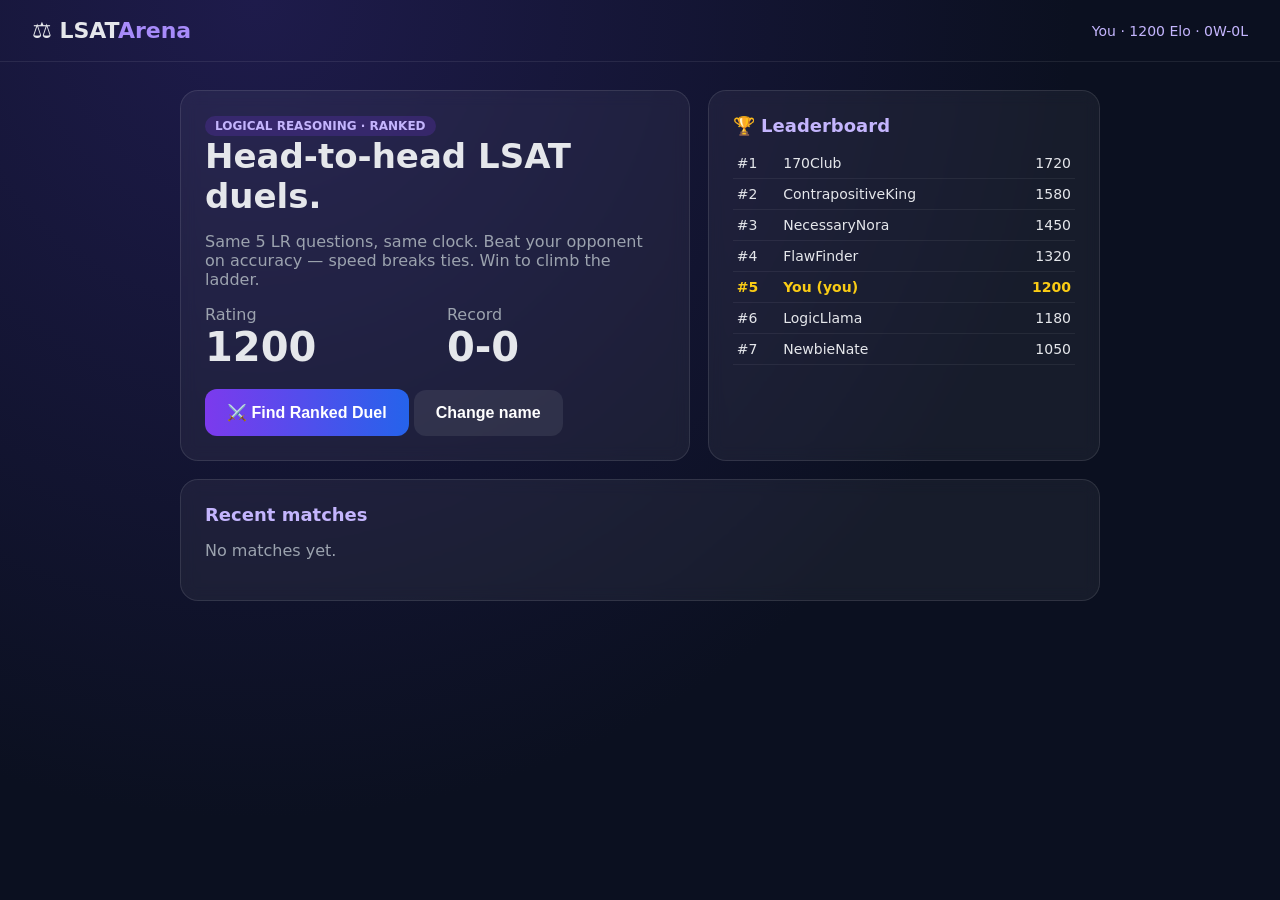
==== index.html @ 0e91d4de "Add LSAT Arena static site Copy the finished HTML, CSS, and JS into the repo root and document how t" ====
<!doctype html><html lang="en"><head><meta charset="utf-8"><meta name="viewport" content="width=device-width,initial-scale=1"><title>LSAT Arena — Ranked LR Duels</title><link rel="stylesheet" href="style.css"></head><body>
<header><div class="logo">⚖️ LSAT<span>Arena</span></div><div id="me" class="me"></div></header>
<main id="app"></main>
<script src="questions.js"></script><script src="app.js"></script></body></html>
---- style.css ----
*{box-sizing:border-box}body{margin:0;font-family:Inter,system-ui,sans-serif;background:radial-gradient(circle at 20% 0,#1e1b4b,#0b1020 60%);color:#e5e7eb;min-height:100vh}
header{display:flex;justify-content:space-between;align-items:center;padding:18px 32px;border-bottom:1px solid #ffffff14}
.logo{font-weight:800;font-size:22px}.logo span{color:#a78bfa}.me{font-size:14px;color:#c4b5fd}
main{max-width:960px;margin:28px auto;padding:0 20px}
.card{background:#ffffff0d;border:1px solid #ffffff1a;border-radius:18px;padding:24px;backdrop-filter:blur(8px);margin-bottom:18px}
.grid{display:grid;grid-template-columns:1.3fr 1fr;gap:18px}
h1{font-size:34px;margin:0 0 8px}h2{margin:0 0 12px;font-size:18px;color:#c4b5fd}
.muted{color:#9ca3af}
button{cursor:pointer;border:0;border-radius:12px;padding:14px 22px;font-weight:700;font-size:16px;background:linear-gradient(90deg,#7c3aed,#2563eb);color:#fff;transition:.15s}button:hover{transform:translateY(-1px);filter:brightness(1.1)}
.ghost{background:#ffffff14}
table{width:100%;border-collapse:collapse;font-size:14px}td{padding:7px 4px;border-bottom:1px solid #ffffff10}tr.you{color:#facc15;font-weight:700}
.bar{height:10px;background:#ffffff14;border-radius:8px;overflow:hidden}.bar i{display:block;height:100%;background:linear-gradient(90deg,#22d3ee,#a78bfa);transition:width .4s}
.bar.opp i{background:linear-gradient(90deg,#f97316,#ef4444)}
.players{display:grid;grid-template-columns:1fr 1fr;gap:16px;margin-bottom:16px}.pl{font-size:13px}.pl b{font-size:15px}
.tag{display:inline-block;background:#7c3aed33;color:#c4b5fd;border-radius:20px;padding:3px 10px;font-size:12px;font-weight:700}
.timer{float:right;font-variant-numeric:tabular-nums;font-weight:800;font-size:20px}.timer.low{color:#f87171}
.stim{font-size:16px;line-height:1.6;margin:14px 0}.stem{font-weight:700;margin-bottom:12px}
.ch{display:block;width:100%;text-align:left;background:#ffffff0a;border:1px solid #ffffff1a;margin:8px 0;padding:12px 14px;font-weight:500;font-size:15px}
.ch:hover{border-color:#a78bfa}
.big{font-size:56px;font-weight:900}.win{color:#4ade80}.loss{color:#f87171}
.rev{border-left:3px solid #4ade80;padding:8px 12px;margin:10px 0;background:#ffffff08;font-size:14px}.rev.x{border-color:#f87171}
.stats{display:flex;gap:24px;flex-wrap:wrap}.stats div{flex:1;min-width:120px}
@media(max-width:720px){.grid,.players{grid-template-columns:1fr}}
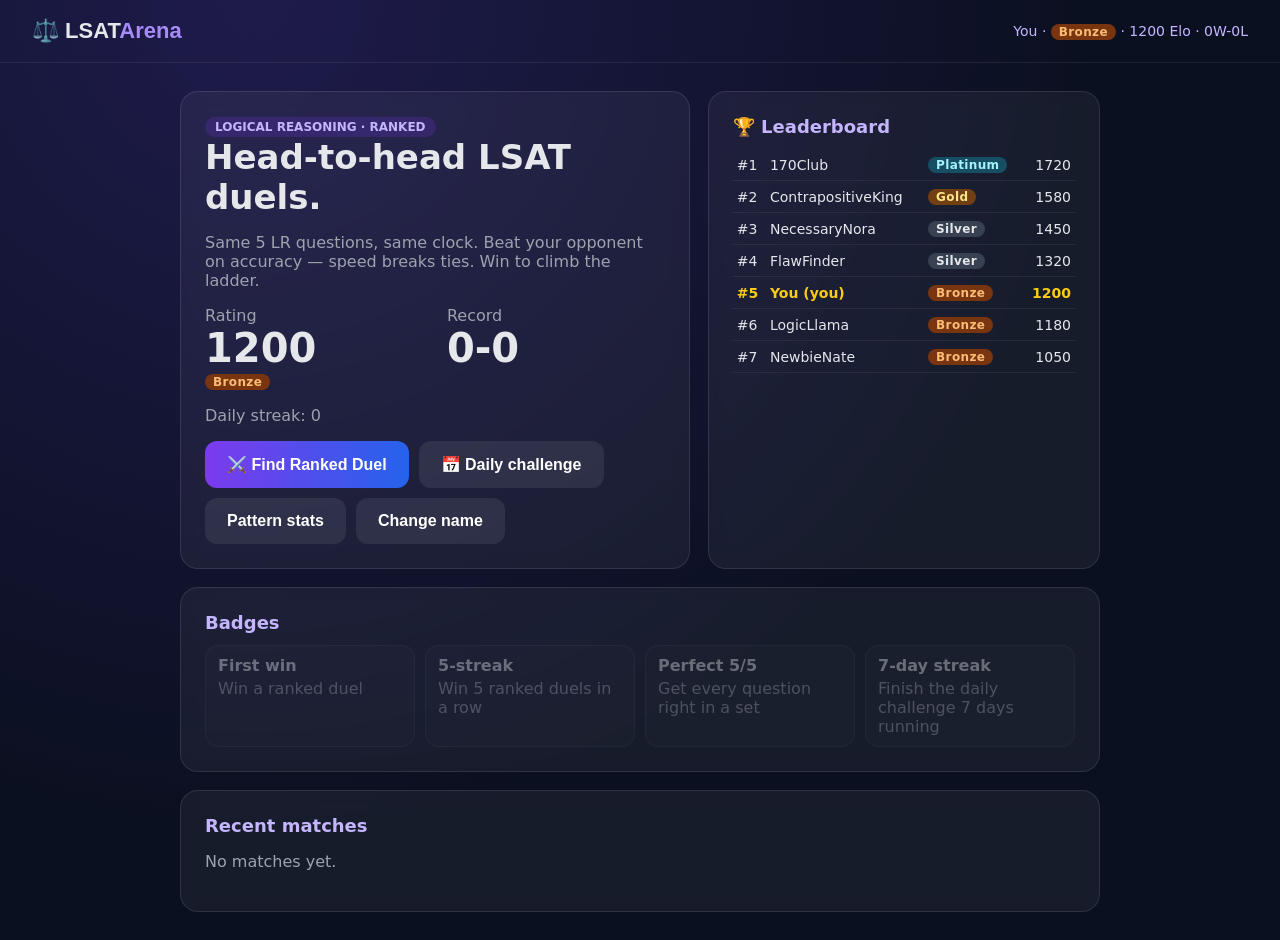
==== commit c5ecb7d4: "Add practice tools to LSAT Arena Count in each duel, require a second tap to submit, and save patter" ====
--- a/index.html
+++ b/index.html
@@ -1,4 +1,4 @@
-<!doctype html><html lang="en"><head><meta charset="utf-8"><meta name="viewport" content="width=device-width,initial-scale=1"><title>LSAT Arena — Ranked LR Duels</title><link rel="stylesheet" href="style.css"></head><body>
-<header><div class="logo">⚖️ LSAT<span>Arena</span></div><div id="me" class="me"></div></header>
+<!doctype html><html lang="en"><head><meta charset="utf-8"><meta name="viewport" content="width=device-width,initial-scale=1"><title>LSAT Arena — Ranked LR Duels</title><link rel="icon" href="data:image/svg+xml,%3Csvg xmlns='http://www.w3.org/2000/svg' viewBox='0 0 16 16'%3E%3Ctext y='14' font-size='14'%3E%E2%9A%96%EF%B8%8F%3C/text%3E%3C/svg%3E"><link rel="stylesheet" href="style.css"></head><body>
+<header><button type="button" class="logo" id="logo">⚖️ LSAT<span>Arena</span></button><div id="me" class="me"></div></header>
 <main id="app"></main>
 <script src="questions.js"></script><script src="app.js"></script></body></html>
--- a/style.css
+++ b/style.css
@@ -1,12 +1,13 @@
 *{box-sizing:border-box}body{margin:0;font-family:Inter,system-ui,sans-serif;background:radial-gradient(circle at 20% 0,#1e1b4b,#0b1020 60%);color:#e5e7eb;min-height:100vh}
-header{display:flex;justify-content:space-between;align-items:center;padding:18px 32px;border-bottom:1px solid #ffffff14}
-.logo{font-weight:800;font-size:22px}.logo span{color:#a78bfa}.me{font-size:14px;color:#c4b5fd}
+header{display:flex;justify-content:space-between;align-items:center;gap:12px;flex-wrap:wrap;padding:18px 32px;border-bottom:1px solid #ffffff14}
+.logo{font-weight:800;font-size:22px;background:none;padding:0;color:inherit}.logo span{color:#a78bfa}.me{font-size:14px;color:#c4b5fd;text-align:right}
 main{max-width:960px;margin:28px auto;padding:0 20px}
 .card{background:#ffffff0d;border:1px solid #ffffff1a;border-radius:18px;padding:24px;backdrop-filter:blur(8px);margin-bottom:18px}
 .grid{display:grid;grid-template-columns:1.3fr 1fr;gap:18px}
 h1{font-size:34px;margin:0 0 8px}h2{margin:0 0 12px;font-size:18px;color:#c4b5fd}
 .muted{color:#9ca3af}
 button{cursor:pointer;border:0;border-radius:12px;padding:14px 22px;font-weight:700;font-size:16px;background:linear-gradient(90deg,#7c3aed,#2563eb);color:#fff;transition:.15s}button:hover{transform:translateY(-1px);filter:brightness(1.1)}
+button.logo{background:none;padding:0;color:inherit;border-radius:0;font-size:22px;font-weight:800}button.logo:hover{transform:none;filter:none;background:none}
 .ghost{background:#ffffff14}
 table{width:100%;border-collapse:collapse;font-size:14px}td{padding:7px 4px;border-bottom:1px solid #ffffff10}tr.you{color:#facc15;font-weight:700}
 .bar{height:10px;background:#ffffff14;border-radius:8px;overflow:hidden}.bar i{display:block;height:100%;background:linear-gradient(90deg,#22d3ee,#a78bfa);transition:width .4s}
@@ -17,7 +18,32 @@
 .stim{font-size:16px;line-height:1.6;margin:14px 0}.stem{font-weight:700;margin-bottom:12px}
 .ch{display:block;width:100%;text-align:left;background:#ffffff0a;border:1px solid #ffffff1a;margin:8px 0;padding:12px 14px;font-weight:500;font-size:15px}
 .ch:hover{border-color:#a78bfa}
+.ans{display:flex;align-items:stretch;gap:8px;margin:8px 0}
+.ans .ch{flex:1;margin:0}
+.ch.sel{border-color:#c4b5fd;background:#7c3aed40;box-shadow:0 0 0 1px #c4b5fd}
+.xx{display:flex;align-items:center;justify-content:center;flex:0 0 44px;width:44px;min-height:44px;padding:0;background:#3f1d2e;color:#fecaca;font-size:22px;line-height:1}
+.xx[hidden]{display:none}
+.hint{margin:0 0 8px}
 .big{font-size:56px;font-weight:900}.win{color:#4ade80}.loss{color:#f87171}
 .rev{border-left:3px solid #4ade80;padding:8px 12px;margin:10px 0;background:#ffffff08;font-size:14px}.rev.x{border-color:#f87171}
+.pat{color:#c4b5fd}
 .stats{display:flex;gap:24px;flex-wrap:wrap}.stats div{flex:1;min-width:120px}
-@media(max-width:720px){.grid,.players{grid-template-columns:1fr}}
+.actions{display:flex;flex-wrap:wrap;gap:10px;margin-top:14px}
+.actions button{margin:0}
+button:disabled{opacity:.45;cursor:not-allowed;transform:none;filter:none}
+button{touch-action:manipulation}
+.count{text-align:center;padding:56px 16px}
+.count .big{font-size:88px;line-height:1}
+.tier{display:inline-block;border-radius:999px;padding:1px 8px;font-weight:800;font-size:12px;letter-spacing:.03em}
+.tier.bronze{background:#78350f;color:#fdba74}
+.tier.silver{background:#374151;color:#e5e7eb}
+.tier.gold{background:#713f12;color:#fde68a}
+.tier.platinum{background:#164e63;color:#a5f3fc}
+.tier.diamond{background:#4c1d95;color:#ddd6fe}
+.badges{display:flex;flex-wrap:wrap;gap:10px}
+.badge{flex:1;min-width:140px;border:1px solid #ffffff1a;border-radius:14px;padding:10px 12px;background:#ffffff08;opacity:.4}
+.badge.on{opacity:1;border-color:#a78bfa;background:#7c3aed22}
+.badge b{display:block;margin-bottom:4px}
+tr.weak td{background:#7f1d1d44;color:#fecaca}
+.link{width:100%;box-sizing:border-box;background:#00000033;color:#e5e7eb;border:1px solid #ffffff1a;border-radius:10px;padding:10px;font-size:13px}
+@media(max-width:720px){.grid,.players{grid-template-columns:1fr}header{padding:14px 16px}.me{font-size:13px;text-align:left}h1{font-size:28px}.count .big{font-size:72px}}
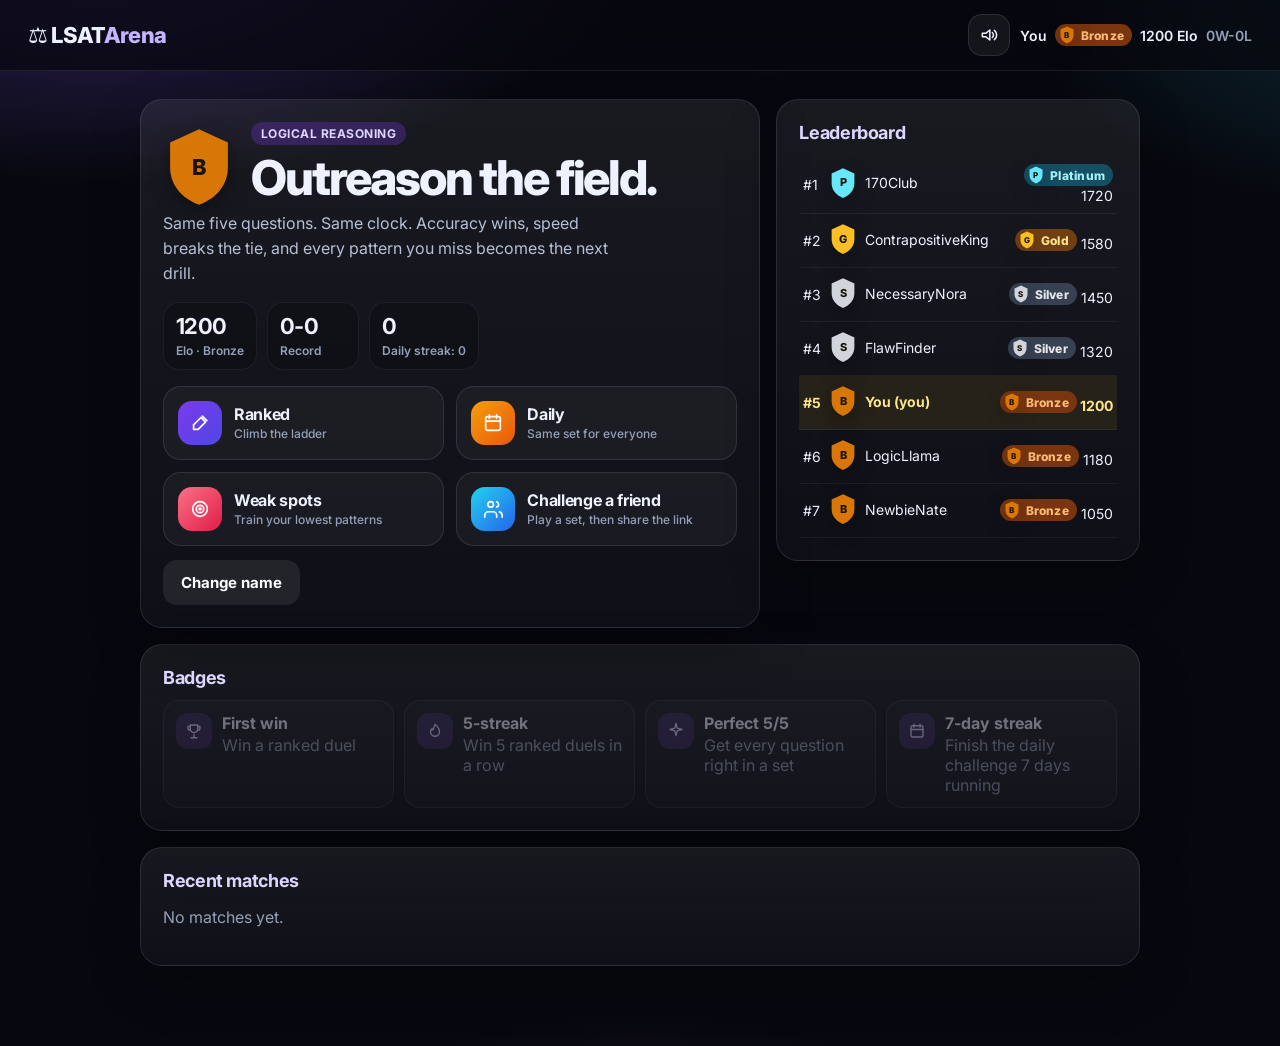
==== commit d18fce54: "Refresh the arena interface Dark Inter design with mode cards, rank emblems, countdown and answer fe" ====
--- a/index.html
+++ b/index.html
@@ -1,4 +1,5 @@
-<!doctype html><html lang="en"><head><meta charset="utf-8"><meta name="viewport" content="width=device-width,initial-scale=1"><title>LSAT Arena — Ranked LR Duels</title><link rel="icon" href="data:image/svg+xml,%3Csvg xmlns='http://www.w3.org/2000/svg' viewBox='0 0 16 16'%3E%3Ctext y='14' font-size='14'%3E%E2%9A%96%EF%B8%8F%3C/text%3E%3C/svg%3E"><link rel="stylesheet" href="style.css"></head><body>
-<header><button type="button" class="logo" id="logo">⚖️ LSAT<span>Arena</span></button><div id="me" class="me"></div></header>
+<!doctype html><html lang="en"><head><meta charset="utf-8"><meta name="viewport" content="width=device-width,initial-scale=1"><meta name="color-scheme" content="dark"><title>LSAT Arena — Ranked LR Duels</title><link rel="icon" href="data:image/svg+xml,%3Csvg xmlns='http://www.w3.org/2000/svg' viewBox='0 0 16 16'%3E%3Ctext y='14' font-size='14'%3E%E2%9A%96%EF%B8%8F%3C/text%3E%3C/svg%3E"><link rel="preconnect" href="https://fonts.googleapis.com"><link rel="preconnect" href="https://fonts.gstatic.com" crossorigin><link href="https://fonts.googleapis.com/css2?family=Inter:wght@400;500;600;700;800&display=swap" rel="stylesheet"><link rel="stylesheet" href="style.css"></head><body>
+<header><button type="button" class="logo" id="logo">⚖️ LSAT<span>Arena</span></button><div class="head-right"><button type="button" class="icon-btn" id="mute" aria-pressed="false" aria-label="Mute sound effects"></button><div id="me" class="me"></div></div></header>
+<div id="fx" aria-hidden="true"></div>
 <main id="app"></main>
 <script src="questions.js"></script><script src="app.js"></script></body></html>
--- a/style.css
+++ b/style.css
@@ -1,49 +1,152 @@
-*{box-sizing:border-box}body{margin:0;font-family:Inter,system-ui,sans-serif;background:radial-gradient(circle at 20% 0,#1e1b4b,#0b1020 60%);color:#e5e7eb;min-height:100vh}
-header{display:flex;justify-content:space-between;align-items:center;gap:12px;flex-wrap:wrap;padding:18px 32px;border-bottom:1px solid #ffffff14}
-.logo{font-weight:800;font-size:22px;background:none;padding:0;color:inherit}.logo span{color:#a78bfa}.me{font-size:14px;color:#c4b5fd;text-align:right}
-main{max-width:960px;margin:28px auto;padding:0 20px}
-.card{background:#ffffff0d;border:1px solid #ffffff1a;border-radius:18px;padding:24px;backdrop-filter:blur(8px);margin-bottom:18px}
-.grid{display:grid;grid-template-columns:1.3fr 1fr;gap:18px}
-h1{font-size:34px;margin:0 0 8px}h2{margin:0 0 12px;font-size:18px;color:#c4b5fd}
-.muted{color:#9ca3af}
-button{cursor:pointer;border:0;border-radius:12px;padding:14px 22px;font-weight:700;font-size:16px;background:linear-gradient(90deg,#7c3aed,#2563eb);color:#fff;transition:.15s}button:hover{transform:translateY(-1px);filter:brightness(1.1)}
-button.logo{background:none;padding:0;color:inherit;border-radius:0;font-size:22px;font-weight:800}button.logo:hover{transform:none;filter:none;background:none}
-.ghost{background:#ffffff14}
-table{width:100%;border-collapse:collapse;font-size:14px}td{padding:7px 4px;border-bottom:1px solid #ffffff10}tr.you{color:#facc15;font-weight:700}
-.bar{height:10px;background:#ffffff14;border-radius:8px;overflow:hidden}.bar i{display:block;height:100%;background:linear-gradient(90deg,#22d3ee,#a78bfa);transition:width .4s}
-.bar.opp i{background:linear-gradient(90deg,#f97316,#ef4444)}
-.players{display:grid;grid-template-columns:1fr 1fr;gap:16px;margin-bottom:16px}.pl{font-size:13px}.pl b{font-size:15px}
-.tag{display:inline-block;background:#7c3aed33;color:#c4b5fd;border-radius:20px;padding:3px 10px;font-size:12px;font-weight:700}
-.timer{float:right;font-variant-numeric:tabular-nums;font-weight:800;font-size:20px}.timer.low{color:#f87171}
-.stim{font-size:16px;line-height:1.6;margin:14px 0}.stem{font-weight:700;margin-bottom:12px}
-.ch{display:block;width:100%;text-align:left;background:#ffffff0a;border:1px solid #ffffff1a;margin:8px 0;padding:12px 14px;font-weight:500;font-size:15px}
-.ch:hover{border-color:#a78bfa}
-.ans{display:flex;align-items:stretch;gap:8px;margin:8px 0}
-.ans .ch{flex:1;margin:0}
-.ch.sel{border-color:#c4b5fd;background:#7c3aed40;box-shadow:0 0 0 1px #c4b5fd}
-.xx{display:flex;align-items:center;justify-content:center;flex:0 0 44px;width:44px;min-height:44px;padding:0;background:#3f1d2e;color:#fecaca;font-size:22px;line-height:1}
-.xx[hidden]{display:none}
-.hint{margin:0 0 8px}
-.big{font-size:56px;font-weight:900}.win{color:#4ade80}.loss{color:#f87171}
-.rev{border-left:3px solid #4ade80;padding:8px 12px;margin:10px 0;background:#ffffff08;font-size:14px}.rev.x{border-color:#f87171}
-.pat{color:#c4b5fd}
-.stats{display:flex;gap:24px;flex-wrap:wrap}.stats div{flex:1;min-width:120px}
-.actions{display:flex;flex-wrap:wrap;gap:10px;margin-top:14px}
-.actions button{margin:0}
+*{box-sizing:border-box}
+html{color-scheme:dark}
+body{margin:0;min-height:100vh;font-family:Inter,system-ui,sans-serif;color:#eef2ff;background:
+ radial-gradient(1000px 520px at 8% -10%,rgba(139,92,246,.38),transparent 55%),
+ radial-gradient(760px 420px at 110% 0%,rgba(34,211,238,.16),transparent 50%),
+ radial-gradient(820px 480px at 50% 120%,rgba(244,114,182,.12),transparent 50%),
+ #07080f}
+header{position:sticky;top:0;z-index:20;display:flex;justify-content:space-between;align-items:center;gap:12px;flex-wrap:wrap;padding:14px 28px;background:rgba(7,8,15,.72);backdrop-filter:blur(18px);border-bottom:1px solid rgba(255,255,255,.08)}
+.head-right{display:flex;align-items:center;gap:10px;flex-wrap:wrap;justify-content:flex-end}
+.logo{font-weight:800;font-size:22px;letter-spacing:-.03em;background:none;padding:0;color:inherit;border-radius:0}
+.logo span{color:#c4b5fd}
+button.logo:hover{transform:none;filter:none;background:none}
+.me{display:flex;align-items:center;gap:8px;flex-wrap:wrap;justify-content:flex-end;font-size:14px;font-weight:600}
+main{max-width:1040px;margin:0 auto;padding:28px 20px 64px}
+#app.in{animation:rise .38s cubic-bezier(.2,.8,.2,1)}
+@keyframes rise{from{opacity:0;transform:translateY(12px)}to{opacity:1;transform:none}}
+.card{background:linear-gradient(180deg,rgba(255,255,255,.075),rgba(255,255,255,.035));border:1px solid rgba(255,255,255,.1);border-radius:22px;padding:22px;box-shadow:0 20px 50px rgba(0,0,0,.25);margin-bottom:16px}
+.home-grid{display:grid;grid-template-columns:1.45fr .85fr;gap:16px;align-items:start}
+h1{font-size:clamp(32px,5vw,48px);line-height:1.05;letter-spacing:-.045em;margin:8px 0;font-weight:800}
+h2{margin:0 0 12px;font-size:18px;letter-spacing:-.02em;color:#ddd6fe}
+.lede{color:#b6c0d4;font-size:16px;line-height:1.55;margin:0 0 16px;max-width:46ch}
+.muted{color:#93a0b8}
+button{cursor:pointer;border:0;border-radius:14px;padding:13px 18px;font-weight:700;font-size:15px;font-family:inherit;background:linear-gradient(90deg,#7c3aed,#4f46e5);color:#fff;transition:transform .15s,filter .15s,border-color .15s,background .15s;touch-action:manipulation}
+button:hover{transform:translateY(-1px);filter:brightness(1.06)}
+button:focus-visible{outline:2px solid #c4b5fd;outline-offset:2px}
 button:disabled{opacity:.45;cursor:not-allowed;transform:none;filter:none}
-button{touch-action:manipulation}
-.count{text-align:center;padding:56px 16px}
-.count .big{font-size:88px;line-height:1}
-.tier{display:inline-block;border-radius:999px;padding:1px 8px;font-weight:800;font-size:12px;letter-spacing:.03em}
+button.icon-btn{width:42px;height:42px;padding:0;display:grid;place-items:center;background:rgba(255,255,255,.06);border:1px solid rgba(255,255,255,.1);color:#eef2ff;border-radius:14px}
+button.icon-btn:hover{transform:none;background:rgba(255,255,255,.12)}
+button.icon-btn svg{width:20px;height:20px}
+.ghost{background:rgba(255,255,255,.08);color:#fff}
+.primary{background:linear-gradient(90deg,#7c3aed,#2563eb)}
+.hero-top{display:flex;gap:16px;align-items:center;flex-wrap:wrap}
+.statrow{display:flex;gap:10px;flex-wrap:wrap;margin:8px 0 4px}
+.stat{min-width:92px;background:rgba(0,0,0,.22);border:1px solid rgba(255,255,255,.06);border-radius:16px;padding:10px 12px}
+.stat b{display:block;font-size:22px;letter-spacing:-.03em}
+.stat span{color:#93a0b8;font-size:12px;font-weight:600}
+.modes{display:grid;grid-template-columns:1fr 1fr;gap:12px;margin-top:16px}
+button.mode{display:flex;align-items:center;gap:12px;width:100%;text-align:left;padding:14px;border-radius:18px;background:rgba(255,255,255,.04);border:1px solid rgba(255,255,255,.1);color:inherit;font-weight:600}
+button.mode:hover{transform:translateY(-2px);border-color:rgba(196,181,253,.7)}
+button.mode b{display:block;font-size:16px;letter-spacing:-.02em}
+button.mode small{display:block;margin-top:2px;color:#93a0b8;font-weight:500;font-size:12px;line-height:1.35}
+.ico{width:44px;height:44px;border-radius:14px;display:grid;place-items:center;flex:none;color:#fff}
+.ico svg{width:22px;height:22px}
+.ico.ranked{background:linear-gradient(135deg,#7c3aed,#4f46e5)}
+.ico.daily{background:linear-gradient(135deg,#f59e0b,#ea580c)}
+.ico.weak{background:linear-gradient(135deg,#fb7185,#e11d48)}
+.ico.friend{background:linear-gradient(135deg,#22d3ee,#2563eb)}
+.emblem{position:relative;display:inline-grid;place-items:center;width:28px;height:32px;flex:none;filter:drop-shadow(0 6px 10px rgba(0,0,0,.35))}
+.emblem svg{width:100%;height:100%;display:block}
+.emblem b{position:absolute;font-size:11px;line-height:1;color:#1a1208;font-weight:800}
+.emblem.lg{width:72px;height:80px}
+.emblem.lg b{font-size:22px}
+.emblem.bronze{color:#d97706}
+.emblem.silver{color:#d1d5db}
+.emblem.gold{color:#fbbf24}
+.emblem.platinum{color:#67e8f9}
+.emblem.diamond{color:#c4b5fd}
+.tier{display:inline-flex;align-items:center;gap:6px;border-radius:999px;padding:2px 8px 2px 4px;font-weight:800;font-size:12px;letter-spacing:.02em}
+.tier .emblem{width:16px;height:18px}
+.tier .emblem b{font-size:8px}
 .tier.bronze{background:#78350f;color:#fdba74}
 .tier.silver{background:#374151;color:#e5e7eb}
 .tier.gold{background:#713f12;color:#fde68a}
 .tier.platinum{background:#164e63;color:#a5f3fc}
 .tier.diamond{background:#4c1d95;color:#ddd6fe}
-.badges{display:flex;flex-wrap:wrap;gap:10px}
-.badge{flex:1;min-width:140px;border:1px solid #ffffff1a;border-radius:14px;padding:10px 12px;background:#ffffff08;opacity:.4}
-.badge.on{opacity:1;border-color:#a78bfa;background:#7c3aed22}
-.badge b{display:block;margin-bottom:4px}
-tr.weak td{background:#7f1d1d44;color:#fecaca}
-.link{width:100%;box-sizing:border-box;background:#00000033;color:#e5e7eb;border:1px solid #ffffff1a;border-radius:10px;padding:10px;font-size:13px}
-@media(max-width:720px){.grid,.players{grid-template-columns:1fr}header{padding:14px 16px}.me{font-size:13px;text-align:left}h1{font-size:28px}.count .big{font-size:72px}}
+table{width:100%;border-collapse:collapse;font-size:14px}
+td{padding:9px 4px;border-bottom:1px solid rgba(255,255,255,.06);vertical-align:middle}
+tr.you td{background:rgba(250,204,21,.08);color:#fde68a;font-weight:700}
+.who{display:inline-flex;align-items:center;gap:8px}
+.players{display:grid;grid-template-columns:1fr 1fr;gap:12px}
+.pl{background:rgba(0,0,0,.2);border-radius:16px;padding:12px}
+.pl-top{display:flex;gap:10px;align-items:center;margin-bottom:8px}
+.avatar{width:36px;height:36px;border-radius:12px;display:grid;place-items:center;font-weight:800;background:linear-gradient(135deg,#7c3aed,#22d3ee);color:#fff;flex:none}
+.avatar.opp{background:linear-gradient(135deg,#f97316,#ef4444)}
+.bar{height:8px;background:rgba(255,255,255,.08);border-radius:99px;overflow:hidden}
+.bar i{display:block;height:100%;width:0;border-radius:99px;background:linear-gradient(90deg,#22d3ee,#a78bfa);transition:width .55s cubic-bezier(.2,.8,.2,1);position:relative}
+.bar.opp i{background:linear-gradient(90deg,#fb923c,#ef4444)}
+.bar i::after{content:"";position:absolute;inset:0;background:linear-gradient(90deg,transparent,rgba(255,255,255,.55),transparent);animation:sheen 1.6s linear infinite;transform:translateX(-100%)}
+@keyframes sheen{to{transform:translateX(100%)}}
+#ot.pop{animation:popnum .35s ease}
+@keyframes popnum{from{transform:translateY(3px);opacity:.4}to{transform:none;opacity:1}}
+.tag{display:inline-block;background:rgba(124,58,237,.28);color:#ddd6fe;border-radius:999px;padding:4px 10px;font-size:12px;font-weight:700;letter-spacing:.04em}
+.qtop{display:flex;justify-content:space-between;align-items:center;gap:12px}
+.timer{font-variant-numeric:tabular-nums;font-weight:800;font-size:18px;background:rgba(0,0,0,.35);border-radius:999px;padding:6px 12px}
+.timer.low{color:#fb7185;background:rgba(127,29,29,.45)}
+.stim{font-size:17px;line-height:1.7;margin:16px 0;color:#f8fafc}
+.stem{font-weight:700;font-size:16px;line-height:1.45;margin:0 0 8px}
+.hint{margin:0 0 12px;font-size:13px}
+.ans{display:flex;align-items:stretch;gap:8px;margin:8px 0}
+.ch{display:flex;align-items:flex-start;gap:10px;width:100%;text-align:left;background:rgba(255,255,255,.04);border:1px solid rgba(255,255,255,.1);margin:0;padding:12px 14px;font-weight:500;font-size:15px;line-height:1.45;color:#eef2ff;border-radius:14px;min-height:52px}
+.ans .ch{flex:1}
+.ch:hover{transform:none;filter:none;border-color:#c4b5fd}
+.letter{width:28px;height:28px;border-radius:9px;display:inline-grid;place-items:center;background:rgba(255,255,255,.08);font-weight:800;flex:none}
+.ch.sel{border-color:#c4b5fd;background:rgba(124,58,237,.28);box-shadow:0 0 0 1px #c4b5fd}
+.ch.pulse-ok{animation:okpulse .42s ease;border-color:#34d399;background:rgba(52,211,153,.22)}
+.ch.shake{animation:shake .42s linear;border-color:#fb7185;background:rgba(251,113,133,.18)}
+@keyframes okpulse{0%{transform:scale(1)}40%{transform:scale(1.015);box-shadow:0 0 0 8px rgba(52,211,153,.22)}100%{transform:scale(1)}}
+@keyframes shake{0%,100%{transform:translateX(0)}20%{transform:translateX(-7px)}40%{transform:translateX(7px)}60%{transform:translateX(-4px)}80%{transform:translateX(4px)}}
+.xx{display:flex;align-items:center;justify-content:center;flex:0 0 44px;width:44px;min-height:44px;padding:0;background:#3f1d2e;color:#fecaca;font-size:22px;border-radius:14px}
+.xx:hover{transform:none;filter:none;background:#5b2438}
+.xx[hidden]{display:none}
+.big{font-size:clamp(42px,8vw,64px);font-weight:800;letter-spacing:-.04em;line-height:1}
+.win{color:#4ade80}.loss{color:#fb7185}
+.elo-num{display:inline-block;animation:elopop .7s cubic-bezier(.2,1.4,.4,1)}
+@keyframes elopop{0%{transform:scale(.72);opacity:.3}100%{transform:scale(1);opacity:1}}
+.delta.up{color:#4ade80}.delta.down{color:#fb7185}
+.rev{border-left:3px solid #4ade80;padding:10px 12px;margin:10px 0;background:rgba(255,255,255,.04);border-radius:12px;font-size:14px;line-height:1.5}
+.rev.x{border-color:#fb7185}
+.pat{color:#c4b5fd}
+.actions{display:flex;flex-wrap:wrap;gap:10px;margin-top:14px}
+.actions button{margin:0}
+.count{min-height:58vh;display:flex;flex-direction:column;align-items:center;justify-content:center;text-align:center}
+.count .big{font-size:clamp(92px,18vw,148px);background:linear-gradient(180deg,#fff,#c4b5fd);-webkit-background-clip:text;background-clip:text;color:transparent;animation:countpop .42s cubic-bezier(.2,1.5,.3,1)}
+@keyframes countpop{from{transform:scale(.55);opacity:0;filter:blur(8px)}to{transform:scale(1);opacity:1;filter:none}}
+.pulse-ring{width:72px;height:72px;border-radius:50%;border:3px solid rgba(196,181,253,.35);border-top-color:#c4b5fd;animation:spin 1s linear infinite;margin:0 auto 16px}
+@keyframes spin{to{transform:rotate(360deg)}}
+.badges{display:grid;grid-template-columns:repeat(4,1fr);gap:10px}
+.badge{display:flex;gap:10px;align-items:flex-start;border:1px solid rgba(255,255,255,.1);border-radius:16px;padding:12px;background:rgba(255,255,255,.03);opacity:.42}
+.badge.on{opacity:1;border-color:rgba(167,139,250,.7);background:rgba(124,58,237,.16)}
+.bico{width:36px;height:36px;border-radius:12px;display:grid;place-items:center;background:rgba(139,92,246,.25);flex:none;color:#ddd6fe}
+.bico svg{width:18px;height:18px}
+.badge b{display:block;margin-bottom:2px}
+.chart-row{margin:0 0 14px}
+.chart-top{display:flex;justify-content:space-between;align-items:baseline;gap:12px;font-size:13px;margin-bottom:6px}
+.chart-name{flex:1;min-width:0;line-height:1.35}
+.chart-top .muted{white-space:nowrap}
+.chart-bar{height:12px;border-radius:99px;background:rgba(255,255,255,.08);overflow:hidden}
+.chart-bar i{display:block;height:100%;width:0;border-radius:99px;background:linear-gradient(90deg,#22d3ee,#8b5cf6);transition:width .8s cubic-bezier(.2,.8,.2,1)}
+.chart-row.weak .chart-name{color:#fecaca;font-weight:700}
+.chart-row.weak .chart-bar i{background:linear-gradient(90deg,#fb7185,#f59e0b)}
+.link{width:100%;background:rgba(0,0,0,.28);color:#e5e7eb;border:1px solid rgba(255,255,255,.12);border-radius:12px;padding:12px;font-size:13px;font-family:inherit;overflow-wrap:anywhere}
+#fx{position:fixed;inset:0;pointer-events:none;z-index:40;overflow:hidden}
+.bit{position:fixed;width:8px;height:8px;border-radius:2px;animation:fly .85s ease-out forwards}
+@keyframes fly{to{transform:translate(var(--x),var(--y)) rotate(200deg);opacity:0}}
+.match{display:flex;justify-content:space-between;gap:8px;padding:8px 0;border-bottom:1px solid rgba(255,255,255,.06);font-size:14px}
+@media(max-width:720px){
+ .home-grid,.players,.modes,.badges{grid-template-columns:1fr}
+ header{display:grid;grid-template-columns:1fr auto;align-items:center;row-gap:8px;padding:12px 14px}
+ .head-right{display:contents}
+ .logo{grid-column:1;grid-row:1;justify-self:start}
+ #mute{grid-column:2;grid-row:1}
+ .me{grid-column:1 / -1;grid-row:2;font-size:13px;justify-content:flex-start}
+ h1{font-size:32px}
+ .stim{font-size:16px}
+ .count .big{font-size:96px}
+ main{padding:18px 14px 48px}
+ td:last-child{white-space:nowrap}
+}
+@media(prefers-reduced-motion:reduce){
+ #app.in,.count .big,.ch.pulse-ok,.ch.shake,.elo-num,.bar i::after,.pulse-ring,.bit{animation:none}
+ .bar i,.chart-bar i{transition:none}
+}
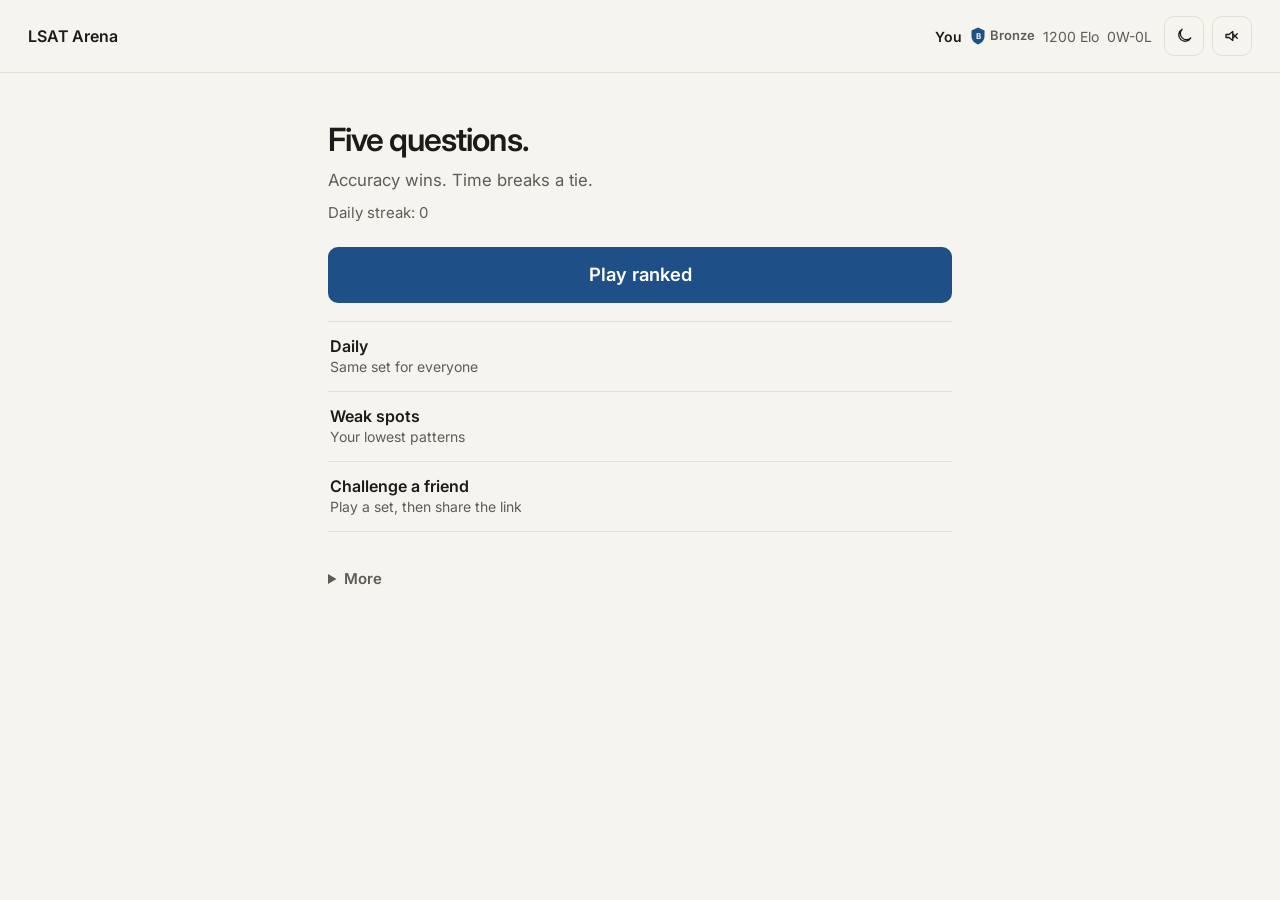
==== commit 914c0f58: "Quiet the arena layout Soft light default with a dark option, one accent, and a single Play ranked a" ====
--- a/index.html
+++ b/index.html
@@ -1,5 +1,30 @@
-<!doctype html><html lang="en"><head><meta charset="utf-8"><meta name="viewport" content="width=device-width,initial-scale=1"><meta name="color-scheme" content="dark"><title>LSAT Arena — Ranked LR Duels</title><link rel="icon" href="data:image/svg+xml,%3Csvg xmlns='http://www.w3.org/2000/svg' viewBox='0 0 16 16'%3E%3Ctext y='14' font-size='14'%3E%E2%9A%96%EF%B8%8F%3C/text%3E%3C/svg%3E"><link rel="preconnect" href="https://fonts.googleapis.com"><link rel="preconnect" href="https://fonts.gstatic.com" crossorigin><link href="https://fonts.googleapis.com/css2?family=Inter:wght@400;500;600;700;800&display=swap" rel="stylesheet"><link rel="stylesheet" href="style.css"></head><body>
-<header><button type="button" class="logo" id="logo">⚖️ LSAT<span>Arena</span></button><div class="head-right"><button type="button" class="icon-btn" id="mute" aria-pressed="false" aria-label="Mute sound effects"></button><div id="me" class="me"></div></div></header>
+<!doctype html>
+<html lang="en">
+<head>
+<meta charset="utf-8">
+<meta name="viewport" content="width=device-width,initial-scale=1">
+<meta name="color-scheme" content="light">
+<title>LSAT Arena — Ranked LR Duels</title>
+<link rel="icon" href="data:image/svg+xml,%3Csvg xmlns='http://www.w3.org/2000/svg' viewBox='0 0 16 16'%3E%3Ctext y='14' font-size='14'%3E%E2%9A%96%EF%B8%8F%3C/text%3E%3C/svg%3E">
+<link rel="preconnect" href="https://fonts.googleapis.com">
+<link rel="preconnect" href="https://fonts.gstatic.com" crossorigin>
+<link href="https://fonts.googleapis.com/css2?family=Inter:wght@400;500;600;700&display=swap" rel="stylesheet">
+<link rel="stylesheet" href="style.css">
+</head>
+<body>
+<header>
+  <button type="button" class="logo" id="logo">LSAT Arena</button>
+  <div class="head-right">
+    <div id="me" class="me"></div>
+    <div class="tools">
+      <button type="button" class="icon-btn" id="theme" aria-pressed="false" aria-label="Switch to dark"></button>
+      <button type="button" class="icon-btn" id="mute" aria-pressed="true" aria-label="Unmute sound effects"></button>
+    </div>
+  </div>
+</header>
 <div id="fx" aria-hidden="true"></div>
 <main id="app"></main>
-<script src="questions.js"></script><script src="app.js"></script></body></html>
+<script src="questions.js"></script>
+<script src="app.js"></script>
+</body>
+</html>
--- a/style.css
+++ b/style.css
@@ -1,152 +1,190 @@
+:root{
+  color-scheme:light;
+  --bg:#f6f4ef;
+  --ink:#1c1b19;
+  --muted:#5f5c56;
+  --line:#e3dfd6;
+  --accent:#1e4f86;
+  --on-accent:#fff;
+  --accent-soft:#e7eef5;
+  --ok:#1b7a45;
+  --ok-soft:#e6f4ec;
+  --bad:#b42318;
+  --bad-soft:#fdeceb;
+  --track:#e7e3da;
+}
+html[data-theme="dark"]{
+  color-scheme:dark;
+  --bg:#1a1b1e;
+  --ink:#f3f1eb;
+  --muted:#b0ada6;
+  --line:#2e3036;
+  --accent:#3d7cc0;
+  --on-accent:#fff;
+  --accent-soft:#243244;
+  --ok:#8dcea8;
+  --ok-soft:#1c3328;
+  --bad:#f0b0aa;
+  --bad-soft:#3a2422;
+  --track:#2a2c32;
+}
 *{box-sizing:border-box}
-html{color-scheme:dark}
-body{margin:0;min-height:100vh;font-family:Inter,system-ui,sans-serif;color:#eef2ff;background:
- radial-gradient(1000px 520px at 8% -10%,rgba(139,92,246,.38),transparent 55%),
- radial-gradient(760px 420px at 110% 0%,rgba(34,211,238,.16),transparent 50%),
- radial-gradient(820px 480px at 50% 120%,rgba(244,114,182,.12),transparent 50%),
- #07080f}
-header{position:sticky;top:0;z-index:20;display:flex;justify-content:space-between;align-items:center;gap:12px;flex-wrap:wrap;padding:14px 28px;background:rgba(7,8,15,.72);backdrop-filter:blur(18px);border-bottom:1px solid rgba(255,255,255,.08)}
-.head-right{display:flex;align-items:center;gap:10px;flex-wrap:wrap;justify-content:flex-end}
-.logo{font-weight:800;font-size:22px;letter-spacing:-.03em;background:none;padding:0;color:inherit;border-radius:0}
-.logo span{color:#c4b5fd}
-button.logo:hover{transform:none;filter:none;background:none}
-.me{display:flex;align-items:center;gap:8px;flex-wrap:wrap;justify-content:flex-end;font-size:14px;font-weight:600}
-main{max-width:1040px;margin:0 auto;padding:28px 20px 64px}
-#app.in{animation:rise .38s cubic-bezier(.2,.8,.2,1)}
-@keyframes rise{from{opacity:0;transform:translateY(12px)}to{opacity:1;transform:none}}
-.card{background:linear-gradient(180deg,rgba(255,255,255,.075),rgba(255,255,255,.035));border:1px solid rgba(255,255,255,.1);border-radius:22px;padding:22px;box-shadow:0 20px 50px rgba(0,0,0,.25);margin-bottom:16px}
-.home-grid{display:grid;grid-template-columns:1.45fr .85fr;gap:16px;align-items:start}
-h1{font-size:clamp(32px,5vw,48px);line-height:1.05;letter-spacing:-.045em;margin:8px 0;font-weight:800}
-h2{margin:0 0 12px;font-size:18px;letter-spacing:-.02em;color:#ddd6fe}
-.lede{color:#b6c0d4;font-size:16px;line-height:1.55;margin:0 0 16px;max-width:46ch}
-.muted{color:#93a0b8}
-button{cursor:pointer;border:0;border-radius:14px;padding:13px 18px;font-weight:700;font-size:15px;font-family:inherit;background:linear-gradient(90deg,#7c3aed,#4f46e5);color:#fff;transition:transform .15s,filter .15s,border-color .15s,background .15s;touch-action:manipulation}
-button:hover{transform:translateY(-1px);filter:brightness(1.06)}
-button:focus-visible{outline:2px solid #c4b5fd;outline-offset:2px}
-button:disabled{opacity:.45;cursor:not-allowed;transform:none;filter:none}
-button.icon-btn{width:42px;height:42px;padding:0;display:grid;place-items:center;background:rgba(255,255,255,.06);border:1px solid rgba(255,255,255,.1);color:#eef2ff;border-radius:14px}
-button.icon-btn:hover{transform:none;background:rgba(255,255,255,.12)}
-button.icon-btn svg{width:20px;height:20px}
-.ghost{background:rgba(255,255,255,.08);color:#fff}
-.primary{background:linear-gradient(90deg,#7c3aed,#2563eb)}
-.hero-top{display:flex;gap:16px;align-items:center;flex-wrap:wrap}
-.statrow{display:flex;gap:10px;flex-wrap:wrap;margin:8px 0 4px}
-.stat{min-width:92px;background:rgba(0,0,0,.22);border:1px solid rgba(255,255,255,.06);border-radius:16px;padding:10px 12px}
-.stat b{display:block;font-size:22px;letter-spacing:-.03em}
-.stat span{color:#93a0b8;font-size:12px;font-weight:600}
-.modes{display:grid;grid-template-columns:1fr 1fr;gap:12px;margin-top:16px}
-button.mode{display:flex;align-items:center;gap:12px;width:100%;text-align:left;padding:14px;border-radius:18px;background:rgba(255,255,255,.04);border:1px solid rgba(255,255,255,.1);color:inherit;font-weight:600}
-button.mode:hover{transform:translateY(-2px);border-color:rgba(196,181,253,.7)}
-button.mode b{display:block;font-size:16px;letter-spacing:-.02em}
-button.mode small{display:block;margin-top:2px;color:#93a0b8;font-weight:500;font-size:12px;line-height:1.35}
-.ico{width:44px;height:44px;border-radius:14px;display:grid;place-items:center;flex:none;color:#fff}
-.ico svg{width:22px;height:22px}
-.ico.ranked{background:linear-gradient(135deg,#7c3aed,#4f46e5)}
-.ico.daily{background:linear-gradient(135deg,#f59e0b,#ea580c)}
-.ico.weak{background:linear-gradient(135deg,#fb7185,#e11d48)}
-.ico.friend{background:linear-gradient(135deg,#22d3ee,#2563eb)}
-.emblem{position:relative;display:inline-grid;place-items:center;width:28px;height:32px;flex:none;filter:drop-shadow(0 6px 10px rgba(0,0,0,.35))}
+html,body{margin:0}
+body{
+  min-height:100vh;
+  font-family:Inter,system-ui,sans-serif;
+  font-size:17px;
+  line-height:1.5;
+  color:var(--ink);
+  background:var(--bg);
+}
+header{
+  position:sticky;top:0;z-index:20;
+  display:flex;justify-content:space-between;align-items:center;gap:16px;
+  padding:16px 28px;
+  background:var(--bg);
+  border-bottom:1px solid var(--line);
+}
+.head-right{display:flex;align-items:center;gap:12px;flex-wrap:wrap;justify-content:flex-end}
+.tools{display:flex;align-items:center;gap:8px}
+.logo{
+  font-weight:600;font-size:16px;letter-spacing:-.01em;
+  background:none;padding:0;color:var(--ink);border-radius:0;
+}
+button.logo:hover{background:none}
+.me{display:flex;align-items:center;gap:8px;flex-wrap:wrap;justify-content:flex-end;font-size:14px;color:var(--muted)}
+.me .who{color:var(--ink);font-weight:600}
+main{max-width:42rem;margin:0 auto;padding:48px 24px 96px}
+#app.in{animation:fade .18s ease}
+@keyframes fade{from{opacity:0}to{opacity:1}}
+h1{font-size:2rem;line-height:1.2;letter-spacing:-.03em;font-weight:600;margin:0 0 8px}
+h2{margin:28px 0 10px;font-size:15px;font-weight:600;letter-spacing:0;color:var(--ink)}
+.lede{color:var(--muted);font-size:1.05rem;line-height:1.6;margin:0 0 8px;max-width:65ch}
+.quiet{color:var(--muted);font-size:15px;margin:8px 0}
+.muted{color:var(--muted)}
+button{
+  cursor:pointer;border:0;border-radius:10px;padding:12px 16px;
+  font-weight:600;font-size:16px;font-family:inherit;line-height:1.3;
+  background:transparent;color:var(--ink);
+  touch-action:manipulation;
+}
+button:hover{background:var(--accent-soft)}
+button:focus-visible{outline:2px solid var(--accent);outline-offset:2px}
+button:disabled{opacity:.4;cursor:not-allowed}
+button.icon-btn{
+  width:40px;height:40px;padding:0;display:grid;place-items:center;
+  border:1px solid var(--line);border-radius:10px;color:var(--ink);background:transparent;
+}
+button.icon-btn:hover{background:var(--accent-soft)}
+button.icon-btn svg{width:18px;height:18px}
+button.primary{background:var(--accent);color:var(--on-accent)}
+button.primary:hover{background:var(--accent);filter:brightness(1.08)}
+button.text{color:var(--muted);padding:8px 0;font-weight:500}
+button.text:hover{background:transparent;color:var(--ink)}
+button.play{display:block;width:100%;font-size:1.15rem;padding:16px 20px;margin:22px 0 6px}
+.modelist{display:flex;flex-direction:column;margin-top:18px;border-top:1px solid var(--line)}
+.modelist button{
+  display:flex;flex-direction:column;align-items:flex-start;gap:2px;
+  width:100%;text-align:left;padding:14px 2px;border-radius:0;
+  border-bottom:1px solid var(--line);font-weight:600;
+}
+.modelist button small{color:var(--muted);font-weight:400;font-size:14px}
+.modelist button:hover{background:transparent;color:var(--accent)}
+details.more{margin-top:36px}
+details.more summary{cursor:pointer;color:var(--muted);font-weight:600;font-size:15px}
+details.more summary:hover{color:var(--ink)}
+.emblem{position:relative;display:inline-grid;place-items:center;width:16px;height:18px;flex:none;color:var(--accent)}
 .emblem svg{width:100%;height:100%;display:block}
-.emblem b{position:absolute;font-size:11px;line-height:1;color:#1a1208;font-weight:800}
-.emblem.lg{width:72px;height:80px}
-.emblem.lg b{font-size:22px}
-.emblem.bronze{color:#d97706}
-.emblem.silver{color:#d1d5db}
-.emblem.gold{color:#fbbf24}
-.emblem.platinum{color:#67e8f9}
-.emblem.diamond{color:#c4b5fd}
-.tier{display:inline-flex;align-items:center;gap:6px;border-radius:999px;padding:2px 8px 2px 4px;font-weight:800;font-size:12px;letter-spacing:.02em}
-.tier .emblem{width:16px;height:18px}
-.tier .emblem b{font-size:8px}
-.tier.bronze{background:#78350f;color:#fdba74}
-.tier.silver{background:#374151;color:#e5e7eb}
-.tier.gold{background:#713f12;color:#fde68a}
-.tier.platinum{background:#164e63;color:#a5f3fc}
-.tier.diamond{background:#4c1d95;color:#ddd6fe}
-table{width:100%;border-collapse:collapse;font-size:14px}
-td{padding:9px 4px;border-bottom:1px solid rgba(255,255,255,.06);vertical-align:middle}
-tr.you td{background:rgba(250,204,21,.08);color:#fde68a;font-weight:700}
+.emblem b{position:absolute;font-size:8px;line-height:1;color:var(--bg);font-weight:700}
+.tier{display:inline-flex;align-items:center;gap:4px;font-weight:600;font-size:13px;color:var(--muted)}
+table{width:100%;border-collapse:collapse;font-size:15px}
+td{padding:10px 4px;border-bottom:1px solid var(--line);vertical-align:middle}
+tr.you td{background:var(--accent-soft);font-weight:600}
 .who{display:inline-flex;align-items:center;gap:8px}
-.players{display:grid;grid-template-columns:1fr 1fr;gap:12px}
-.pl{background:rgba(0,0,0,.2);border-radius:16px;padding:12px}
-.pl-top{display:flex;gap:10px;align-items:center;margin-bottom:8px}
-.avatar{width:36px;height:36px;border-radius:12px;display:grid;place-items:center;font-weight:800;background:linear-gradient(135deg,#7c3aed,#22d3ee);color:#fff;flex:none}
-.avatar.opp{background:linear-gradient(135deg,#f97316,#ef4444)}
-.bar{height:8px;background:rgba(255,255,255,.08);border-radius:99px;overflow:hidden}
-.bar i{display:block;height:100%;width:0;border-radius:99px;background:linear-gradient(90deg,#22d3ee,#a78bfa);transition:width .55s cubic-bezier(.2,.8,.2,1);position:relative}
-.bar.opp i{background:linear-gradient(90deg,#fb923c,#ef4444)}
-.bar i::after{content:"";position:absolute;inset:0;background:linear-gradient(90deg,transparent,rgba(255,255,255,.55),transparent);animation:sheen 1.6s linear infinite;transform:translateX(-100%)}
-@keyframes sheen{to{transform:translateX(100%)}}
-#ot.pop{animation:popnum .35s ease}
-@keyframes popnum{from{transform:translateY(3px);opacity:.4}to{transform:none;opacity:1}}
-.tag{display:inline-block;background:rgba(124,58,237,.28);color:#ddd6fe;border-radius:999px;padding:4px 10px;font-size:12px;font-weight:700;letter-spacing:.04em}
-.qtop{display:flex;justify-content:space-between;align-items:center;gap:12px}
-.timer{font-variant-numeric:tabular-nums;font-weight:800;font-size:18px;background:rgba(0,0,0,.35);border-radius:999px;padding:6px 12px}
-.timer.low{color:#fb7185;background:rgba(127,29,29,.45)}
-.stim{font-size:17px;line-height:1.7;margin:16px 0;color:#f8fafc}
-.stem{font-weight:700;font-size:16px;line-height:1.45;margin:0 0 8px}
-.hint{margin:0 0 12px;font-size:13px}
-.ans{display:flex;align-items:stretch;gap:8px;margin:8px 0}
-.ch{display:flex;align-items:flex-start;gap:10px;width:100%;text-align:left;background:rgba(255,255,255,.04);border:1px solid rgba(255,255,255,.1);margin:0;padding:12px 14px;font-weight:500;font-size:15px;line-height:1.45;color:#eef2ff;border-radius:14px;min-height:52px}
+.progress{margin:0 0 28px}
+.progress-labels{display:flex;justify-content:space-between;gap:12px;font-size:13px;color:var(--muted);margin-bottom:6px}
+.track{height:3px;background:var(--track);border-radius:99px;overflow:hidden;margin-top:4px}
+.track i{display:block;height:100%;width:0;background:var(--accent);transition:width .4s ease}
+.track.opp i{background:var(--muted)}
+.qtop{display:flex;justify-content:space-between;align-items:baseline;gap:12px;margin-bottom:8px}
+.tag{color:var(--muted);font-size:13px;font-weight:600;letter-spacing:.02em}
+.timer{font-variant-numeric:tabular-nums;font-weight:500;font-size:13px;color:var(--muted)}
+.timer.low{color:var(--bad);font-weight:600}
+.stim{font-size:1.25rem;line-height:1.6;max-width:65ch;margin:18px 0 20px;color:var(--ink)}
+.stem{font-weight:600;font-size:1.125rem;line-height:1.5;max-width:65ch;margin:0 0 8px}
+.hint{margin:0 0 16px;font-size:14px}
+.ans{display:flex;align-items:stretch;gap:8px;margin:0 0 8px}
+.ch{
+  display:flex;align-items:flex-start;gap:12px;width:100%;text-align:left;
+  background:transparent;border:1px solid var(--line);margin:0;
+  padding:14px 16px;font-weight:400;font-size:1.05rem;line-height:1.45;
+  color:var(--ink);border-radius:12px;min-height:52px;
+}
 .ans .ch{flex:1}
-.ch:hover{transform:none;filter:none;border-color:#c4b5fd}
-.letter{width:28px;height:28px;border-radius:9px;display:inline-grid;place-items:center;background:rgba(255,255,255,.08);font-weight:800;flex:none}
-.ch.sel{border-color:#c4b5fd;background:rgba(124,58,237,.28);box-shadow:0 0 0 1px #c4b5fd}
-.ch.pulse-ok{animation:okpulse .42s ease;border-color:#34d399;background:rgba(52,211,153,.22)}
-.ch.shake{animation:shake .42s linear;border-color:#fb7185;background:rgba(251,113,133,.18)}
-@keyframes okpulse{0%{transform:scale(1)}40%{transform:scale(1.015);box-shadow:0 0 0 8px rgba(52,211,153,.22)}100%{transform:scale(1)}}
-@keyframes shake{0%,100%{transform:translateX(0)}20%{transform:translateX(-7px)}40%{transform:translateX(7px)}60%{transform:translateX(-4px)}80%{transform:translateX(4px)}}
-.xx{display:flex;align-items:center;justify-content:center;flex:0 0 44px;width:44px;min-height:44px;padding:0;background:#3f1d2e;color:#fecaca;font-size:22px;border-radius:14px}
-.xx:hover{transform:none;filter:none;background:#5b2438}
+.ch:hover{background:var(--accent-soft);filter:none}
+.letter{
+  width:28px;height:28px;border-radius:8px;display:inline-grid;place-items:center;
+  background:var(--track);font-weight:600;font-size:14px;flex:none;color:var(--muted);
+}
+.ch.sel{border-color:var(--accent);background:var(--accent-soft)}
+.ch.sel .letter{background:var(--accent);color:var(--on-accent)}
+.ch.pulse-ok{animation:flashok .45s ease;border-color:var(--ok);background:var(--ok-soft)}
+.ch.shake{animation:flashbad .45s ease;border-color:var(--bad);background:var(--bad-soft)}
+@keyframes flashok{from{background:var(--ok);color:#fff}to{background:var(--ok-soft);color:var(--ink)}}
+@keyframes flashbad{from{background:var(--bad);color:#fff}to{background:var(--bad-soft);color:var(--ink)}}
+.xx{
+  display:flex;align-items:center;justify-content:center;
+  flex:0 0 44px;width:44px;min-height:44px;padding:0;
+  background:transparent;color:var(--muted);font-size:20px;
+  border:1px solid var(--line);border-radius:12px;
+}
+.xx:hover{background:var(--bad-soft);color:var(--bad)}
 .xx[hidden]{display:none}
-.big{font-size:clamp(42px,8vw,64px);font-weight:800;letter-spacing:-.04em;line-height:1}
-.win{color:#4ade80}.loss{color:#fb7185}
-.elo-num{display:inline-block;animation:elopop .7s cubic-bezier(.2,1.4,.4,1)}
-@keyframes elopop{0%{transform:scale(.72);opacity:.3}100%{transform:scale(1);opacity:1}}
-.delta.up{color:#4ade80}.delta.down{color:#fb7185}
-.rev{border-left:3px solid #4ade80;padding:10px 12px;margin:10px 0;background:rgba(255,255,255,.04);border-radius:12px;font-size:14px;line-height:1.5}
-.rev.x{border-color:#fb7185}
-.pat{color:#c4b5fd}
-.actions{display:flex;flex-wrap:wrap;gap:10px;margin-top:14px}
+.big{font-size:2.5rem;font-weight:600;letter-spacing:-.03em;line-height:1.1;margin:0 0 8px}
+.win{color:var(--ok)}.loss{color:var(--bad)}
+.delta.up{color:var(--ok)}.delta.down{color:var(--bad)}
+.scoreline{font-size:1.05rem;line-height:1.6;margin:16px 0}
+.rev{border-left:3px solid var(--ok);padding:4px 0 4px 14px;margin:16px 0;font-size:15px;line-height:1.55}
+.rev.x{border-left-color:var(--bad)}
+.pat{font-weight:600}
+.actions{display:flex;flex-wrap:wrap;gap:12px;align-items:center;margin-top:18px}
 .actions button{margin:0}
-.count{min-height:58vh;display:flex;flex-direction:column;align-items:center;justify-content:center;text-align:center}
-.count .big{font-size:clamp(92px,18vw,148px);background:linear-gradient(180deg,#fff,#c4b5fd);-webkit-background-clip:text;background-clip:text;color:transparent;animation:countpop .42s cubic-bezier(.2,1.5,.3,1)}
-@keyframes countpop{from{transform:scale(.55);opacity:0;filter:blur(8px)}to{transform:scale(1);opacity:1;filter:none}}
-.pulse-ring{width:72px;height:72px;border-radius:50%;border:3px solid rgba(196,181,253,.35);border-top-color:#c4b5fd;animation:spin 1s linear infinite;margin:0 auto 16px}
-@keyframes spin{to{transform:rotate(360deg)}}
-.badges{display:grid;grid-template-columns:repeat(4,1fr);gap:10px}
-.badge{display:flex;gap:10px;align-items:flex-start;border:1px solid rgba(255,255,255,.1);border-radius:16px;padding:12px;background:rgba(255,255,255,.03);opacity:.42}
-.badge.on{opacity:1;border-color:rgba(167,139,250,.7);background:rgba(124,58,237,.16)}
-.bico{width:36px;height:36px;border-radius:12px;display:grid;place-items:center;background:rgba(139,92,246,.25);flex:none;color:#ddd6fe}
+.count{min-height:52vh;display:flex;flex-direction:column;align-items:flex-start;justify-content:center}
+.count .big{font-size:clamp(72px,14vw,112px);font-weight:600;color:var(--ink)}
+.badges{display:flex;flex-direction:column;gap:12px}
+.badge{display:flex;gap:10px;align-items:flex-start;color:var(--muted)}
+.badge.on{color:var(--ink)}
+.bico{width:22px;height:22px;display:grid;place-items:center;flex:none;color:var(--accent);margin-top:2px}
 .bico svg{width:18px;height:18px}
-.badge b{display:block;margin-bottom:2px}
-.chart-row{margin:0 0 14px}
-.chart-top{display:flex;justify-content:space-between;align-items:baseline;gap:12px;font-size:13px;margin-bottom:6px}
-.chart-name{flex:1;min-width:0;line-height:1.35}
-.chart-top .muted{white-space:nowrap}
-.chart-bar{height:12px;border-radius:99px;background:rgba(255,255,255,.08);overflow:hidden}
-.chart-bar i{display:block;height:100%;width:0;border-radius:99px;background:linear-gradient(90deg,#22d3ee,#8b5cf6);transition:width .8s cubic-bezier(.2,.8,.2,1)}
-.chart-row.weak .chart-name{color:#fecaca;font-weight:700}
-.chart-row.weak .chart-bar i{background:linear-gradient(90deg,#fb7185,#f59e0b)}
-.link{width:100%;background:rgba(0,0,0,.28);color:#e5e7eb;border:1px solid rgba(255,255,255,.12);border-radius:12px;padding:12px;font-size:13px;font-family:inherit;overflow-wrap:anywhere}
+.badge b{display:block;font-weight:600}
+.chart-row{margin:0 0 16px}
+.chart-top{display:flex;justify-content:space-between;align-items:baseline;gap:12px;font-size:14px;margin-bottom:6px}
+.chart-name{flex:1;min-width:0;line-height:1.4}
+.chart-top .muted{white-space:nowrap;font-size:13px}
+.chart-bar{height:6px;border-radius:99px;background:var(--track);overflow:hidden}
+.chart-bar i{display:block;height:100%;width:0;border-radius:99px;background:var(--accent);transition:width .45s ease}
+.chart-row.weak .chart-name{font-weight:600}
+.link{
+  width:100%;background:transparent;color:var(--ink);
+  border:1px solid var(--line);border-radius:10px;padding:12px;
+  font-size:14px;font-family:inherit;overflow-wrap:anywhere;
+}
 #fx{position:fixed;inset:0;pointer-events:none;z-index:40;overflow:hidden}
-.bit{position:fixed;width:8px;height:8px;border-radius:2px;animation:fly .85s ease-out forwards}
-@keyframes fly{to{transform:translate(var(--x),var(--y)) rotate(200deg);opacity:0}}
-.match{display:flex;justify-content:space-between;gap:8px;padding:8px 0;border-bottom:1px solid rgba(255,255,255,.06);font-size:14px}
+.bit{position:fixed;width:6px;height:6px;border-radius:1px;animation:fly .7s ease-out forwards}
+@keyframes fly{to{transform:translate(var(--x),var(--y));opacity:0}}
+.match{padding:8px 0;border-bottom:1px solid var(--line);font-size:15px}
+.kicker{color:var(--muted);font-size:13px;font-weight:600;letter-spacing:.04em;text-transform:uppercase;margin:0 0 8px}
 @media(max-width:720px){
- .home-grid,.players,.modes,.badges{grid-template-columns:1fr}
- header{display:grid;grid-template-columns:1fr auto;align-items:center;row-gap:8px;padding:12px 14px}
- .head-right{display:contents}
- .logo{grid-column:1;grid-row:1;justify-self:start}
- #mute{grid-column:2;grid-row:1}
- .me{grid-column:1 / -1;grid-row:2;font-size:13px;justify-content:flex-start}
- h1{font-size:32px}
- .stim{font-size:16px}
- .count .big{font-size:96px}
- main{padding:18px 14px 48px}
- td:last-child{white-space:nowrap}
+  header{display:grid;grid-template-columns:1fr auto;align-items:center;row-gap:10px;padding:14px 16px}
+  .head-right{display:contents}
+  .logo{grid-column:1;grid-row:1;justify-self:start}
+  .tools{grid-column:2;grid-row:1}
+  .me{grid-column:1 / -1;grid-row:2;justify-content:flex-start}
+  main{padding:32px 16px 72px}
+  h1{font-size:1.75rem}
+  .stim{font-size:1.15rem}
 }
 @media(prefers-reduced-motion:reduce){
- #app.in,.count .big,.ch.pulse-ok,.ch.shake,.elo-num,.bar i::after,.pulse-ring,.bit{animation:none}
- .bar i,.chart-bar i{transition:none}
+  #app.in,.ch.pulse-ok,.ch.shake,.bit{animation:none}
+  .track i,.chart-bar i{transition:none}
 }
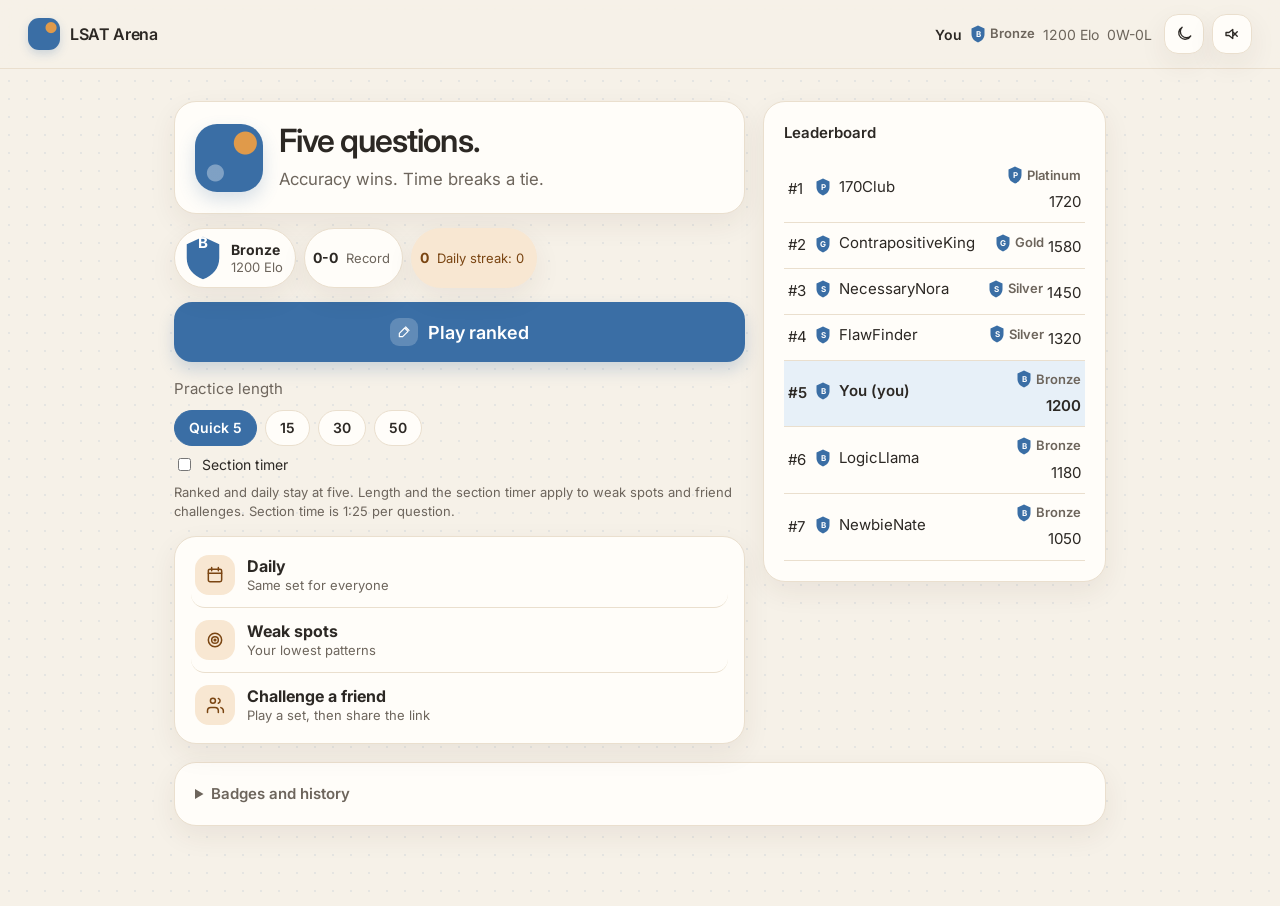
==== commit 37652e68: "Add a 300-question bank and longer practice sets Keep the original 45 items in place, append origina" ====
--- a/index.html
+++ b/index.html
@@ -24,6 +24,9 @@
 </header>
 <div id="fx" aria-hidden="true"></div>
 <main id="app"></main>
+<script src="bank-1.js"></script>
+<script src="bank-2.js"></script>
+<script src="bank-3.js"></script>
 <script src="questions.js"></script>
 <script src="app.js"></script>
 </body>
--- a/style.css
+++ b/style.css
@@ -1,32 +1,42 @@
 :root{
   color-scheme:light;
-  --bg:#f6f4ef;
-  --ink:#1c1b19;
-  --muted:#5f5c56;
-  --line:#e3dfd6;
-  --accent:#1e4f86;
+  --bg:#f6f1e8;
+  --surface:#fffdf9;
+  --ink:#2c2824;
+  --muted:#6d655c;
+  --line:#eadfce;
+  --accent:#3a6ea5;
   --on-accent:#fff;
-  --accent-soft:#e7eef5;
+  --accent-soft:#e7f0f8;
+  --warm:#e09a4a;
+  --warm-soft:#f8e7d2;
+  --warm-ink:#7a4512;
   --ok:#1b7a45;
-  --ok-soft:#e6f4ec;
+  --ok-soft:#e7f5ec;
   --bad:#b42318;
   --bad-soft:#fdeceb;
-  --track:#e7e3da;
+  --track:#efe6d8;
+  --shadow:0 10px 28px rgba(72,48,22,.07);
 }
 html[data-theme="dark"]{
   color-scheme:dark;
-  --bg:#1a1b1e;
-  --ink:#f3f1eb;
-  --muted:#b0ada6;
-  --line:#2e3036;
-  --accent:#3d7cc0;
-  --on-accent:#fff;
-  --accent-soft:#243244;
+  --bg:#1b1916;
+  --surface:#26231f;
+  --ink:#f6f1ea;
+  --muted:#b7b0a6;
+  --line:#3a342e;
+  --accent:#7eacd8;
+  --on-accent:#14202b;
+  --accent-soft:#2a3846;
+  --warm:#e2a15a;
+  --warm-soft:#3a2e22;
+  --warm-ink:#f3d2a8;
   --ok:#8dcea8;
   --ok-soft:#1c3328;
   --bad:#f0b0aa;
   --bad-soft:#3a2422;
-  --track:#2a2c32;
+  --track:#332e28;
+  --shadow:0 12px 28px rgba(0,0,0,.28);
 }
 *{box-sizing:border-box}
 html,body{margin:0}
@@ -36,95 +46,144 @@
   font-size:17px;
   line-height:1.5;
   color:var(--ink);
-  background:var(--bg);
+  background-color:var(--bg);
+  background-image:radial-gradient(rgba(58,110,165,.09) 1.15px,transparent 1.25px);
+  background-size:18px 18px;
 }
 header{
   position:sticky;top:0;z-index:20;
   display:flex;justify-content:space-between;align-items:center;gap:16px;
-  padding:16px 28px;
-  background:var(--bg);
+  padding:14px 28px;
+  background:color-mix(in srgb,var(--bg) 92%,transparent);
+  backdrop-filter:blur(10px);
   border-bottom:1px solid var(--line);
 }
 .head-right{display:flex;align-items:center;gap:12px;flex-wrap:wrap;justify-content:flex-end}
 .tools{display:flex;align-items:center;gap:8px}
 .logo{
-  font-weight:600;font-size:16px;letter-spacing:-.01em;
+  display:inline-flex;align-items:center;gap:10px;
+  font-weight:600;font-size:16px;letter-spacing:-.02em;
   background:none;padding:0;color:var(--ink);border-radius:0;
+}
+.logo::before{
+  content:"";width:32px;height:32px;border-radius:11px;flex:none;
+  background:
+    radial-gradient(circle at 72% 30%,var(--warm) 0 5px,transparent 6px),
+    var(--accent);
+  box-shadow:0 4px 10px rgba(58,110,165,.22);
 }
 button.logo:hover{background:none}
 .me{display:flex;align-items:center;gap:8px;flex-wrap:wrap;justify-content:flex-end;font-size:14px;color:var(--muted)}
 .me .who{color:var(--ink);font-weight:600}
-main{max-width:42rem;margin:0 auto;padding:48px 24px 96px}
+main{max-width:980px;margin:0 auto;padding:32px 24px 80px}
 #app.in{animation:fade .18s ease}
 @keyframes fade{from{opacity:0}to{opacity:1}}
-h1{font-size:2rem;line-height:1.2;letter-spacing:-.03em;font-weight:600;margin:0 0 8px}
-h2{margin:28px 0 10px;font-size:15px;font-weight:600;letter-spacing:0;color:var(--ink)}
-.lede{color:var(--muted);font-size:1.05rem;line-height:1.6;margin:0 0 8px;max-width:65ch}
-.quiet{color:var(--muted);font-size:15px;margin:8px 0}
+h1{font-size:2rem;line-height:1.2;letter-spacing:-.03em;font-weight:600;margin:0 0 6px}
+h2{margin:0 0 12px;font-size:15px;font-weight:600;color:var(--ink)}
+.lede{color:var(--muted);font-size:1.05rem;line-height:1.6;margin:0;max-width:65ch}
+.quiet{color:var(--muted);font-size:15px;margin:12px 0 0}
 .muted{color:var(--muted)}
+.card{background:var(--surface);border:1px solid var(--line);border-radius:22px;padding:20px;box-shadow:var(--shadow)}
+.home{display:grid;grid-template-columns:1.25fr .75fr;gap:18px;align-items:start}
+.welcome{display:flex;align-items:center;gap:16px;margin-bottom:14px}
+.mark{
+  width:68px;height:68px;border-radius:22px;flex:none;
+  background:
+    radial-gradient(circle at 74% 28%,var(--warm) 0 11px,transparent 12px),
+    radial-gradient(circle at 30% 72%,rgba(255,255,255,.35) 0 8px,transparent 9px),
+    var(--accent);
+  box-shadow:0 8px 18px rgba(58,110,165,.2);
+}
+.chips{display:flex;flex-wrap:wrap;gap:8px;margin:0 0 14px}
+.chip{
+  display:flex;align-items:center;gap:8px;
+  background:var(--surface);border:1px solid var(--line);border-radius:999px;
+  padding:6px 12px 6px 8px;box-shadow:var(--shadow);font-size:13px;color:var(--muted);
+}
+.chip b{display:block;color:var(--ink);font-size:14px;line-height:1.2}
+.chip > span{display:flex;flex-direction:column;line-height:1.25}
+.chip.warm{background:var(--warm-soft);border-color:transparent}
+.chip.warm b,.chip.warm span{color:var(--warm-ink)}
 button{
-  cursor:pointer;border:0;border-radius:10px;padding:12px 16px;
+  cursor:pointer;border:0;border-radius:14px;padding:12px 16px;
   font-weight:600;font-size:16px;font-family:inherit;line-height:1.3;
   background:transparent;color:var(--ink);
   touch-action:manipulation;
 }
 button:hover{background:var(--accent-soft)}
 button:focus-visible{outline:2px solid var(--accent);outline-offset:2px}
-button:disabled{opacity:.4;cursor:not-allowed}
+button:disabled{opacity:.45;cursor:not-allowed}
 button.icon-btn{
   width:40px;height:40px;padding:0;display:grid;place-items:center;
-  border:1px solid var(--line);border-radius:10px;color:var(--ink);background:transparent;
+  border:1px solid var(--line);border-radius:14px;color:var(--ink);background:var(--surface);
+  box-shadow:var(--shadow);
 }
 button.icon-btn:hover{background:var(--accent-soft)}
 button.icon-btn svg{width:18px;height:18px}
-button.primary{background:var(--accent);color:var(--on-accent)}
-button.primary:hover{background:var(--accent);filter:brightness(1.08)}
+button.primary{background:var(--accent);color:var(--on-accent);box-shadow:0 8px 16px rgba(58,110,165,.22)}
+button.primary:hover{background:var(--accent);filter:brightness(1.06)}
 button.text{color:var(--muted);padding:8px 0;font-weight:500}
 button.text:hover{background:transparent;color:var(--ink)}
-button.play{display:block;width:100%;font-size:1.15rem;padding:16px 20px;margin:22px 0 6px}
-.modelist{display:flex;flex-direction:column;margin-top:18px;border-top:1px solid var(--line)}
+button.play{
+  display:flex;align-items:center;justify-content:center;gap:10px;
+  width:100%;font-size:1.125rem;padding:16px 20px;margin:0 0 14px;border-radius:18px;
+}
+.ico{width:40px;height:40px;border-radius:14px;display:grid;place-items:center;flex:none;background:var(--warm-soft);color:var(--warm-ink)}
+.ico svg{width:20px;height:20px}
+.ico.on{width:28px;height:28px;border-radius:9px;background:rgba(255,255,255,.2);color:var(--on-accent)}
+.ico.on svg{width:16px;height:16px}
+.mode-card{padding:6px 16px}
+.modelist{display:flex;flex-direction:column}
 .modelist button{
-  display:flex;flex-direction:column;align-items:flex-start;gap:2px;
-  width:100%;text-align:left;padding:14px 2px;border-radius:0;
-  border-bottom:1px solid var(--line);font-weight:600;
-}
-.modelist button small{color:var(--muted);font-weight:400;font-size:14px}
-.modelist button:hover{background:transparent;color:var(--accent)}
-details.more{margin-top:36px}
+  display:flex;flex-direction:row;align-items:center;gap:12px;
+  width:100%;text-align:left;padding:12px 4px;border-radius:14px;
+  border-bottom:1px solid var(--line);font-weight:600;background:transparent;
+}
+.modelist button:last-child{border-bottom:0}
+.mlabel{display:flex;flex-direction:column;align-items:flex-start;gap:1px}
+.modelist button small{color:var(--muted);font-weight:400;font-size:13px}
+.modelist button:hover{background:var(--accent-soft)}
+details.more{margin-top:18px}
 details.more summary{cursor:pointer;color:var(--muted);font-weight:600;font-size:15px}
 details.more summary:hover{color:var(--ink)}
+details.more h2{margin-top:18px}
 .emblem{position:relative;display:inline-grid;place-items:center;width:16px;height:18px;flex:none;color:var(--accent)}
 .emblem svg{width:100%;height:100%;display:block}
-.emblem b{position:absolute;font-size:8px;line-height:1;color:var(--bg);font-weight:700}
+.emblem b{position:absolute;font-size:8px;line-height:1;color:#fff;font-weight:700}
+.emblem.lg{width:40px;height:46px}
+.emblem.lg b{font-size:15px}
+html[data-theme="dark"] .emblem b{color:#14202b}
 .tier{display:inline-flex;align-items:center;gap:4px;font-weight:600;font-size:13px;color:var(--muted)}
 table{width:100%;border-collapse:collapse;font-size:15px}
-td{padding:10px 4px;border-bottom:1px solid var(--line);vertical-align:middle}
+td{padding:9px 4px;border-bottom:1px solid var(--line);vertical-align:middle}
 tr.you td{background:var(--accent-soft);font-weight:600}
 .who{display:inline-flex;align-items:center;gap:8px}
-.progress{margin:0 0 28px}
+.stage{max-width:42rem;margin:0 auto}
+.stage.card,.stage .card{margin-bottom:14px}
+.progress{margin:0 0 22px}
 .progress-labels{display:flex;justify-content:space-between;gap:12px;font-size:13px;color:var(--muted);margin-bottom:6px}
 .track{height:3px;background:var(--track);border-radius:99px;overflow:hidden;margin-top:4px}
 .track i{display:block;height:100%;width:0;background:var(--accent);transition:width .4s ease}
-.track.opp i{background:var(--muted)}
-.qtop{display:flex;justify-content:space-between;align-items:baseline;gap:12px;margin-bottom:8px}
+.track.opp i{background:var(--warm)}
+.qtop{display:flex;justify-content:space-between;align-items:baseline;gap:12px;margin-bottom:4px}
 .tag{color:var(--muted);font-size:13px;font-weight:600;letter-spacing:.02em}
 .timer{font-variant-numeric:tabular-nums;font-weight:500;font-size:13px;color:var(--muted)}
 .timer.low{color:var(--bad);font-weight:600}
-.stim{font-size:1.25rem;line-height:1.6;max-width:65ch;margin:18px 0 20px;color:var(--ink)}
+.stim{font-size:1.25rem;line-height:1.6;max-width:65ch;margin:16px 0 18px;color:var(--ink)}
 .stem{font-weight:600;font-size:1.125rem;line-height:1.5;max-width:65ch;margin:0 0 8px}
-.hint{margin:0 0 16px;font-size:14px}
+.hint{margin:0 0 14px;font-size:14px}
 .ans{display:flex;align-items:stretch;gap:8px;margin:0 0 8px}
 .ch{
   display:flex;align-items:flex-start;gap:12px;width:100%;text-align:left;
-  background:transparent;border:1px solid var(--line);margin:0;
+  background:var(--bg);border:1px solid var(--line);margin:0;
   padding:14px 16px;font-weight:400;font-size:1.05rem;line-height:1.45;
-  color:var(--ink);border-radius:12px;min-height:52px;
+  color:var(--ink);border-radius:16px;min-height:52px;
 }
 .ans .ch{flex:1}
 .ch:hover{background:var(--accent-soft);filter:none}
 .letter{
-  width:28px;height:28px;border-radius:8px;display:inline-grid;place-items:center;
-  background:var(--track);font-weight:600;font-size:14px;flex:none;color:var(--muted);
+  width:28px;height:28px;border-radius:9px;display:inline-grid;place-items:center;
+  background:var(--surface);font-weight:600;font-size:14px;flex:none;color:var(--muted);
 }
 .ch.sel{border-color:var(--accent);background:var(--accent-soft)}
 .ch.sel .letter{background:var(--accent);color:var(--on-accent)}
@@ -135,54 +194,67 @@
 .xx{
   display:flex;align-items:center;justify-content:center;
   flex:0 0 44px;width:44px;min-height:44px;padding:0;
-  background:transparent;color:var(--muted);font-size:20px;
-  border:1px solid var(--line);border-radius:12px;
+  background:var(--surface);color:var(--muted);font-size:20px;
+  border:1px solid var(--line);border-radius:16px;
 }
 .xx:hover{background:var(--bad-soft);color:var(--bad)}
 .xx[hidden]{display:none}
-.big{font-size:2.5rem;font-weight:600;letter-spacing:-.03em;line-height:1.1;margin:0 0 8px}
+.big{font-size:2.4rem;font-weight:600;letter-spacing:-.03em;line-height:1.1;margin:0 0 8px}
 .win{color:var(--ok)}.loss{color:var(--bad)}
 .delta.up{color:var(--ok)}.delta.down{color:var(--bad)}
-.scoreline{font-size:1.05rem;line-height:1.6;margin:16px 0}
+.scoreline{font-size:1.05rem;line-height:1.6;margin:14px 0}
 .rev{border-left:3px solid var(--ok);padding:4px 0 4px 14px;margin:16px 0;font-size:15px;line-height:1.55}
 .rev.x{border-left-color:var(--bad)}
 .pat{font-weight:600}
-.actions{display:flex;flex-wrap:wrap;gap:12px;align-items:center;margin-top:18px}
+.actions{display:flex;flex-wrap:wrap;gap:12px;align-items:center;margin-top:16px}
 .actions button{margin:0}
-.count{min-height:52vh;display:flex;flex-direction:column;align-items:flex-start;justify-content:center}
+.count{min-height:46vh;display:flex;flex-direction:column;align-items:flex-start;justify-content:center}
 .count .big{font-size:clamp(72px,14vw,112px);font-weight:600;color:var(--ink)}
 .badges{display:flex;flex-direction:column;gap:12px}
 .badge{display:flex;gap:10px;align-items:flex-start;color:var(--muted)}
 .badge.on{color:var(--ink)}
-.bico{width:22px;height:22px;display:grid;place-items:center;flex:none;color:var(--accent);margin-top:2px}
-.bico svg{width:18px;height:18px}
+.bico{width:28px;height:28px;border-radius:10px;display:grid;place-items:center;flex:none;background:var(--warm-soft);color:var(--warm-ink)}
+.bico svg{width:16px;height:16px}
 .badge b{display:block;font-weight:600}
-.chart-row{margin:0 0 16px}
+.chart-row{margin:0 0 14px}
 .chart-top{display:flex;justify-content:space-between;align-items:baseline;gap:12px;font-size:14px;margin-bottom:6px}
 .chart-name{flex:1;min-width:0;line-height:1.4}
 .chart-top .muted{white-space:nowrap;font-size:13px}
-.chart-bar{height:6px;border-radius:99px;background:var(--track);overflow:hidden}
+.chart-bar{height:8px;border-radius:99px;background:var(--track);overflow:hidden}
 .chart-bar i{display:block;height:100%;width:0;border-radius:99px;background:var(--accent);transition:width .45s ease}
-.chart-row.weak .chart-name{font-weight:600}
+.chart-row.weak .chart-name{font-weight:600;color:var(--warm-ink)}
+.chart{max-height:70vh;overflow:auto;padding-right:4px}
+.lenrow{margin:0 0 14px}
+.lens{display:flex;flex-wrap:wrap;gap:8px;margin:8px 0}
+button.len{border:1px solid var(--line);background:var(--surface);border-radius:999px;padding:8px 14px;font-size:14px;font-weight:600}
+button.len.on{background:var(--accent);color:var(--on-accent);border-color:var(--accent)}
+button.len.on:hover{background:var(--accent);filter:brightness(1.06)}
+.sect{display:flex;align-items:center;gap:8px;font-size:14px;color:var(--ink);margin-top:4px}
+.lennote{margin:8px 0 0;font-size:13px}
+.review-scroll{max-height:70vh;overflow:auto;padding-right:4px}
+.revgroup{margin:0 0 8px}
+.revgroup h3{margin:14px 0 4px;font-size:15px}
 .link{
-  width:100%;background:transparent;color:var(--ink);
-  border:1px solid var(--line);border-radius:10px;padding:12px;
+  width:100%;background:var(--bg);color:var(--ink);
+  border:1px solid var(--line);border-radius:14px;padding:12px;
   font-size:14px;font-family:inherit;overflow-wrap:anywhere;
 }
 #fx{position:fixed;inset:0;pointer-events:none;z-index:40;overflow:hidden}
-.bit{position:fixed;width:6px;height:6px;border-radius:1px;animation:fly .7s ease-out forwards}
+.bit{position:fixed;width:6px;height:6px;border-radius:2px;animation:fly .7s ease-out forwards}
 @keyframes fly{to{transform:translate(var(--x),var(--y));opacity:0}}
 .match{padding:8px 0;border-bottom:1px solid var(--line);font-size:15px}
-.kicker{color:var(--muted);font-size:13px;font-weight:600;letter-spacing:.04em;text-transform:uppercase;margin:0 0 8px}
+.kicker{color:var(--warm-ink);font-size:12px;font-weight:700;letter-spacing:.06em;text-transform:uppercase;margin:0 0 8px}
 @media(max-width:720px){
   header{display:grid;grid-template-columns:1fr auto;align-items:center;row-gap:10px;padding:14px 16px}
   .head-right{display:contents}
   .logo{grid-column:1;grid-row:1;justify-self:start}
   .tools{grid-column:2;grid-row:1}
   .me{grid-column:1 / -1;grid-row:2;justify-content:flex-start}
-  main{padding:32px 16px 72px}
-  h1{font-size:1.75rem}
+  main{padding:20px 14px 64px}
+  .home{grid-template-columns:1fr}
+  h1{font-size:1.7rem}
   .stim{font-size:1.15rem}
+  .welcome{align-items:flex-start}
 }
 @media(prefers-reduced-motion:reduce){
   #app.in,.ch.pulse-ok,.ch.shake,.bit{animation:none}
